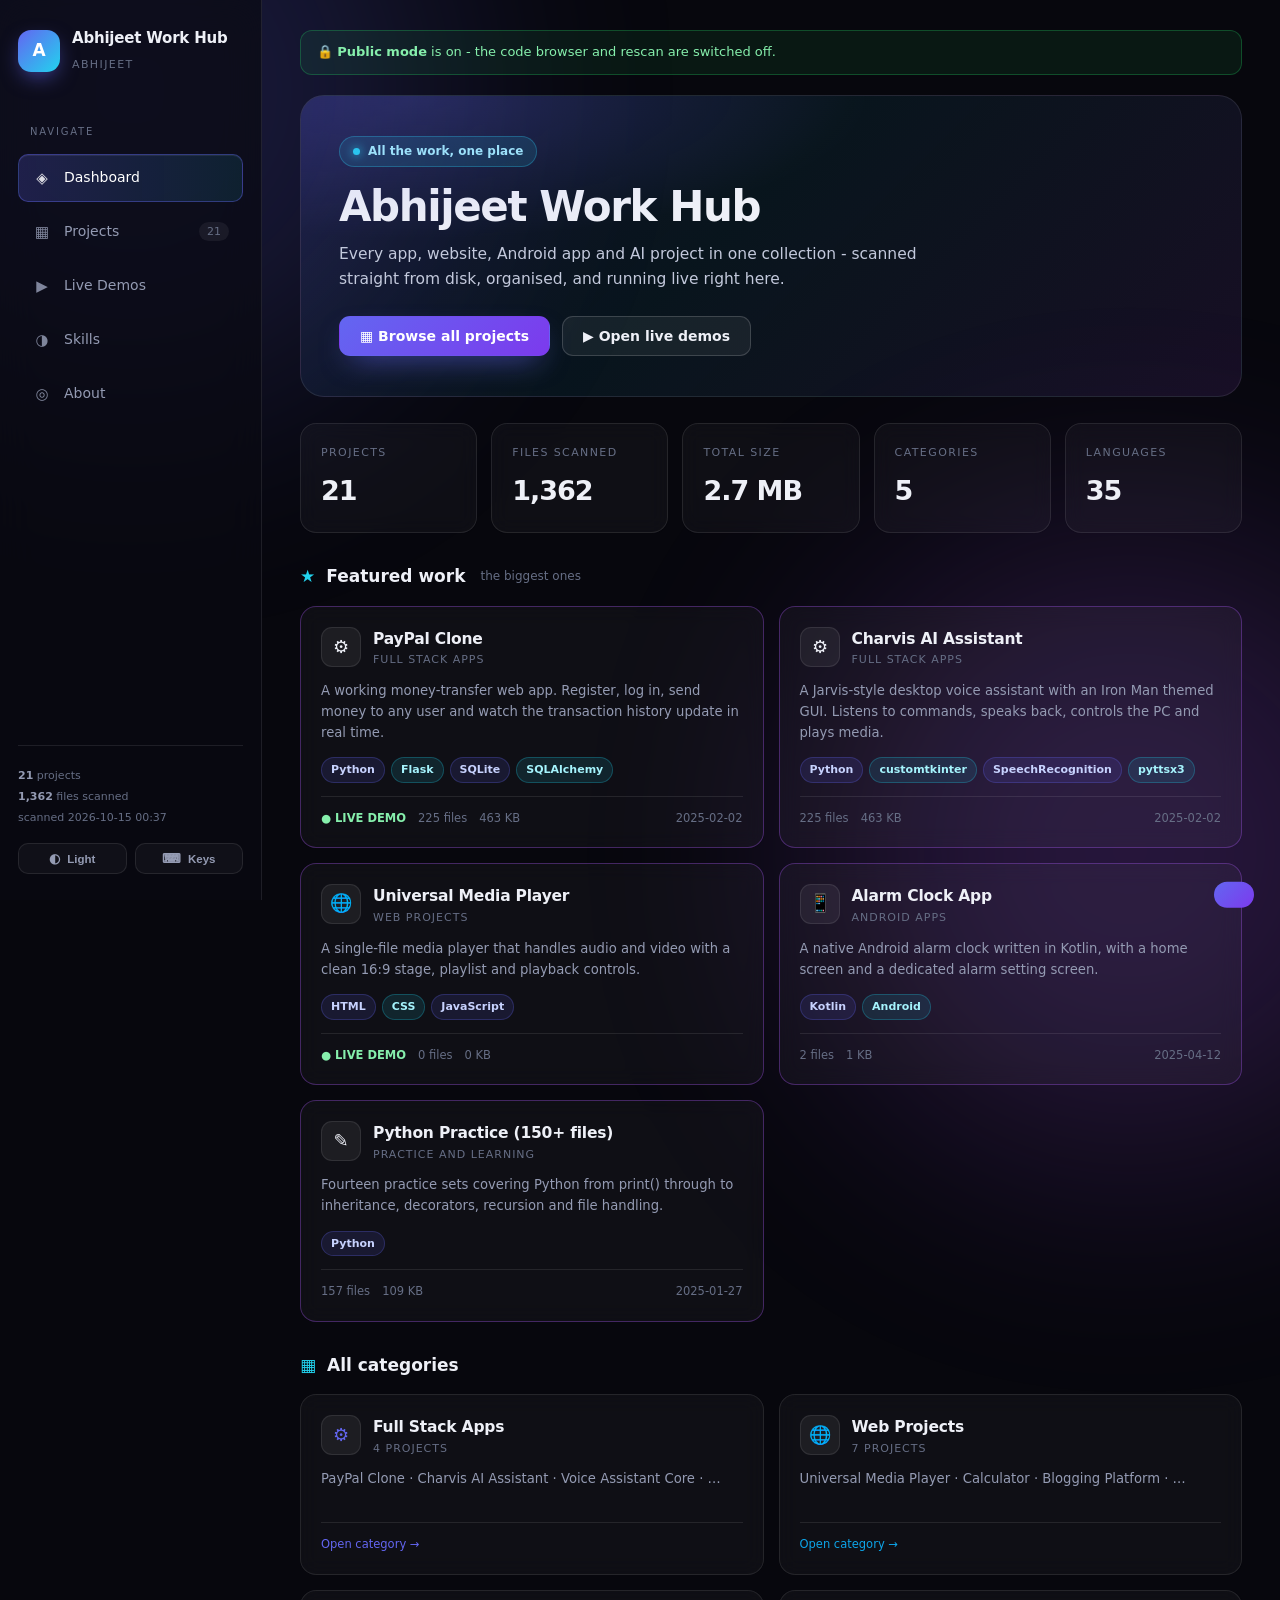
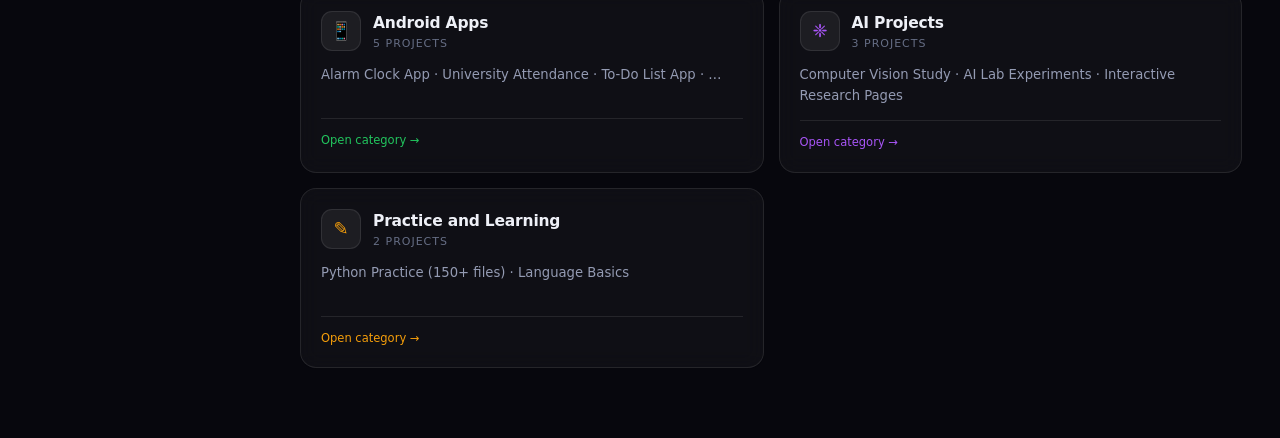
==== index.html @ 0d98ff4a "feat: publish as a live site + polish the frontend The hub only ran behind Flask, so the GitHub Page" ====
<!DOCTYPE html>
<html lang="en" data-hub-mode="public">
<head>
<meta charset="UTF-8">
<meta name="viewport" content="width=device-width, initial-scale=1.0">
<title>Abhijeet Work Hub</title>
<meta name="description" content="Every project in one place - Flask apps, AI assistants, web projects and Android apps.">
<link rel="stylesheet" href="./static/css/style.css">
<script>
/* Apply the saved theme before first paint so the page never flashes. */
(function () {
  try {
    var t = localStorage.getItem("ab_workhub_theme");
    if (t === "light" || t === "dark") document.documentElement.dataset.theme = t;
  } catch (e) {}
})();
</script>
<link rel="icon" href="data:image/svg+xml,<svg xmlns='http://www.w3.org/2000/svg' viewBox='0 0 100 100'><rect width='100' height='100' rx='22' fill='%236366f1'/><text y='72' x='50' text-anchor='middle' font-size='52' fill='white' font-family='sans-serif' font-weight='bold'>A</text></svg>">
</head>
<body>

<div class="app">

  <!-- ==================================================== sidebar -->
  <aside class="sidebar">
    <div class="brand">
      <div class="brand-mark">A</div>
      <div class="brand-text">
        <b>Abhijeet Work Hub</b>
        <span>Abhijeet</span>
      </div>
    </div>

    <div class="nav-label">Navigate</div>
    <div class="nav-item active" data-view="dashboard"><span class="ico">◈</span> Dashboard</div>
    <div class="nav-item" data-view="projects"><span class="ico">▦</span> Projects <span class="count" id="cProjects">0</span></div>
    <div class="nav-item" data-view="demos"><span class="ico">▶</span> Live Demos</div>
    <div class="nav-item" data-view="code" data-needs-server><span class="ico">⌘</span> Code Browser</div>
    <div class="nav-item" data-view="skills"><span class="ico">◑</span> Skills</div>
    <div class="nav-item" data-view="about"><span class="ico">◎</span> About</div>

    <div class="side-foot">
      <div class="mini">
        <b id="fProjects">0</b> projects<br>
        <b id="fFiles">0</b> files scanned<br>
        <span id="fGen">-</span>
      </div>
      <div class="side-tools">
        <button class="tool" id="themeBtn" title="Switch between dark and light">
          <span class="t-ico">◐</span><span class="t-txt" id="themeTxt">Light</span>
        </button>
        <button class="tool" id="keysBtn" title="Keyboard shortcuts">
          <span class="t-ico">⌨</span><span class="t-txt">Keys</span>
        </button>
      </div>
    </div>
  </aside>

  <!-- ==================================================== main -->
  <main class="main">

    
    <div class="standalone-banner" style="background:rgba(34,197,94,.09);border-color:rgba(34,197,94,.3);color:#86efac">
      &#128274; <b>Public mode</b> is on - the code browser and rescan are switched off.
    </div>
    

    <!-- ------------------------------------------- DASHBOARD -->
    <section class="view active" id="v-dashboard">
      <div class="hero">
        <div class="badge"><span class="dot"></span> All the work, one place</div>
        <h1>Abhijeet Work Hub</h1>
        <p>Every app, website, Android app and AI project in one collection -
           scanned straight from disk, organised, and running live right here.</p>
        <div class="hero-actions">
          <button class="btn primary" data-go="projects">▦ Browse all projects</button>
          <button class="btn" data-go="demos">▶ Open live demos</button>
        </div>
      </div>

      <div class="stats" id="dashStats"></div>

      <div class="section-title"><span class="ico">★</span> Featured work <small>the biggest ones</small></div>
      <div class="grid" id="featured"></div>

      <div class="section-title"><span class="ico">▦</span> All categories</div>
      <div class="grid" id="catCards"></div>
    </section>

    <!-- ------------------------------------------- PROJECTS -->
    <section class="view" id="v-projects">
      <div class="page-head">
        <h1>Projects</h1>
        <p>Everything found on disk. Click any card for the full breakdown.</p>
      </div>

      <div class="search-wrap" id="searchWrap">
        <input class="search" id="search" placeholder="&#9906;  Search by name, tech or description...">
        <button class="s-clear" id="searchClear" title="Clear search">&#10005;</button>
      </div>
      <div class="filters" id="filters"></div>
      <div class="active-filter" id="activeFilter" style="display:none"></div>
      <div class="toolbar">
        <span class="result-count" id="resCount">-</span>
        <div class="tool-right">
          <button class="btn sm" id="randBtn" title="Open a random project">&#127922; Surprise me</button>
          <label class="sort-wrap">Sort
            <select id="sortSel">
              <option value="new">Newest first</option>
              <option value="old">Oldest first</option>
              <option value="az">Name A to Z</option>
              <option value="za">Name Z to A</option>
              <option value="big">Largest first</option>
              <option value="small">Smallest first</option>
            </select>
          </label>
        </div>
      </div>
      <div class="grid" id="allProjects"></div>
      <div class="empty" id="noResult" style="display:none">
        <div class="e">&#128269;</div>
        <div>Nothing matches that search.</div>
      </div>
    </section>

    <!-- ------------------------------------------- DEMOS -->
    <section class="view" id="v-demos">
      <div class="page-head">
        <h1>Live Demos</h1>
        <p>Real, working versions of my projects - rebuilt to run right here in the browser.</p>
      </div>

      <div class="tabs" id="demoTabs">
        <button class="tab on" data-demo="calculator">🧮 Calculator</button>
        <button class="tab" data-demo="player">🎬 Media Player</button>
        <button class="tab" data-demo="todo">✅ To-Do List</button>
        <button class="tab" data-demo="wallet">💳 PayPal Wallet</button>
      </div>

      <!-- calculator -->
      <div class="demo-wrap" id="demo-calculator">
        <div class="calc">
          <div class="calc-out">
            <div class="expr" id="cExpr">&nbsp;</div>
            <div class="val" id="cVal">0</div>
          </div>
          <div class="calc-grid" id="calcGrid"></div>
        </div>
      </div>

      <!-- media player -->
      <div class="demo-wrap" id="demo-player" style="display:none">
        <div class="player-stage">
          <video id="vid"></video>
          <div class="ph" id="vidPh"><div class="big">&#127916;</div>Choose a video or audio file</div>
        </div>
        <input type="file" id="vidFile" accept="video/*,audio/*" style="display:none">
        <div class="player-bar">
          <button class="pbtn" id="vBack" title="Back 10s">&#9198;</button>
          <button class="pbtn big" id="vPlay">&#9654;</button>
          <button class="pbtn" id="vFwd" title="Forward 10s">&#9197;</button>
          <div class="prog"><input type="range" id="vSeek" value="0" min="0" max="1000"></div>
          <span class="ptime" id="vTime">0:00 / 0:00</span>
          <button class="pbtn" id="vMute" title="Mute">&#128266;</button>
          <button class="btn" id="vPick">&#128193; Open file</button>
        </div>
      </div>

      <!-- todo -->
      <div class="demo-wrap" id="demo-todo" style="display:none">
        <div class="todo">
          <div class="todo-input">
            <input id="tdIn" placeholder="What needs doing?" maxlength="90">
            <button id="tdAdd">Add</button>
          </div>
          <ul class="tlist" id="tdList"></ul>
          <p style="color:var(--faint);font-size:12px;margin-top:12px" id="tdCount"></p>
        </div>
      </div>

      <!-- wallet -->
      <div class="demo-wrap" id="demo-wallet" style="display:none">
        <div class="note" id="wMode">&#9432; Running on the live Flask API with SQLite storage.</div>
        <div class="wallet">
          <div>
            <h4 style="font-size:12px;letter-spacing:1.5px;text-transform:uppercase;color:var(--faint);margin-bottom:12px">Accounts</h4>
            <div class="accounts" id="wAccts"></div>
            <h4 style="font-size:12px;letter-spacing:1.5px;text-transform:uppercase;color:var(--faint);margin:22px 0 12px">Recent transfers</h4>
            <ul class="txn" id="wHist"></ul>
            <button class="btn" id="wReset" style="margin-top:12px">&#8635; Reset demo</button>
          </div>
          <div>
            <h4 style="font-size:12px;letter-spacing:1.5px;text-transform:uppercase;color:var(--faint);margin-bottom:12px">Send money</h4>
            <div class="frow"><label>From</label><select id="wFrom"></select></div>
            <div class="frow"><label>To</label><select id="wTo"></select></div>
            <div class="frow"><label>Amount (&#8377;)</label><input id="wAmt" type="number" min="1" step="1" value="500"></div>
            <div class="frow"><label>Note</label><input id="wNote" placeholder="For chai &#128563;" maxlength="60"></div>
            <button class="btn primary" id="wSend" style="width:100%;justify-content:center">&#128179; Send money</button>
            <div class="msg" id="wMsg"></div>
          </div>
        </div>
      </div>
    </section>

    <!-- ------------------------------------------- CODE -->
    <section class="view" id="v-code">
      <div class="page-head">
        <h1>Code Browser</h1>
        <p>Real source files read straight from my folders on disk.</p>
      </div>
      <div class="code-bar">
        <select id="cbProj"><option>Loading projects...</option></select>
        <button class="btn" id="cbOpen">&#128193; Open</button>
      </div>
      <div class="code-bar" id="cbFileBar" style="display:none">
        <select id="cbFile" style="flex:2"><option>Select a file</option></select>
        <button class="btn" id="cbCopy">&#10697; Copy</button>
        <span class="ptime" id="cbInfo"></span>
      </div>
      <div id="cbOut"><div class="empty"><div class="e">&#128196;</div>Pick a project to browse its files.</div></div>
    </section>

    <!-- ------------------------------------------- SKILLS -->
    <section class="view" id="v-skills">
      <div class="page-head">
        <h1>Skills &amp; Tech</h1>
        <p>Languages and tools I actually use across the projects.</p>
      </div>
      <div class="grid" id="skillGrid"></div>
      <div class="section-title"><span class="ico">◷</span> Project timeline <small>latest first</small></div>
      <div class="timeline" id="timeline"></div>
    </section>

    <!-- ------------------------------------------- ABOUT -->
    <section class="view" id="v-about">
      <div class="page-head">
        <h1>About this hub</h1>
        <p>What this software is and how it was made.</p>
      </div>

      <div class="grid">
        <div class="card" style="cursor:default">
          <div class="card-head"><div class="card-ico">&#9881;</div>
            <div><h3>What is this?</h3><div class="cat">Overview</div></div></div>
          <p>One single software that puts every project I have ever written into a single
             place. Instead of hunting through folders, everything is scanned,
             sorted and shown here.</p>
          <div class="pills">
            <span class="pill">Python</span><span class="pill">Flask</span>
            <span class="pill">HTML</span><span class="pill">CSS</span>
            <span class="pill">JavaScript</span><span class="pill">SQLite</span>
          </div>
        </div>

        <div class="card" style="cursor:default">
          <div class="card-head"><div class="card-ico">&#128190;</div>
            <div><h3>How it works</h3><div class="cat">Architecture</div></div></div>
          <p><b>build_catalog.py</b> walks my folders and writes data/projects.json.
             <b>app.py</b> is the Flask backend that serves that data, reads source
             files and powers the live wallet. The frontend renders it all.</p>
        </div>

        <div class="card" style="cursor:default">
          <div class="card-head"><div class="card-ico">&#9889;</div>
            <div><h3>Three ways to run</h3><div class="cat">Flexible</div></div></div>
          <p>Start <b>app.py</b> for the full experience with a live database.
             Run <b>python build_static.py</b> to publish the entire thing as a
             plain website on GitHub Pages. Or just open
             <b>templates/index.html</b> - it still works using the bundled
             catalogue, with the wallet in offline demo mode.</p>
        </div>

        <div class="card" style="cursor:default">
          <div class="card-head"><div class="card-ico">&#128260;</div>
            <div><h3>Always in sync</h3><div class="cat">Fresh</div></div></div>
          <p>Finished something new? Run <b>python build_catalog.py</b> (or press
             Rescan below) and it appears here immediately - no manual editing.</p>
        </div>
      </div>

      <div class="section-title"><span class="ico">&#128274;</span> Privacy and safety</div>
      <div class="grid">
        <div class="card" style="cursor:default">
          <div class="card-head"><div class="card-ico">&#128274;</div>
            <div><h3>Nothing private is published</h3><div class="cat">Privacy</div></div></div>
          <p>The catalogue only ever stores <b>relative</b> paths. No absolute
             path, no user name and no email address is written into
             <code>data/projects.json</code> or sent to the browser.</p>
        </div>
        <div class="card" style="cursor:default">
          <div class="card-head"><div class="card-ico">&#128273;</div>
            <div><h3>Jailed file reader</h3><div class="cat">Security</div></div></div>
          <p>The code browser refuses <code>..</code> traversal, drive letters,
             UNC paths and null bytes, and resolves symlinks before checking
             the target is still inside the workspace.</p>
        </div>
        <div class="card" style="cursor:default">
          <div class="card-head"><div class="card-ico">&#128290;</div>
            <div><h3>Binds to localhost</h3><div class="cat">Network</div></div></div>
          <p>By default the server listens on <code>127.0.0.1</code> only, so it is
             not reachable from other machines. To publish it, set
             <code>HUB_MODE=public</code> (which also switches off the file
             reader and rescan) and <code>HOST=0.0.0.0</code> so the platform
             can reach it.</p>
        </div>
        <div class="card" style="cursor:default">
          <div class="card-head"><div class="card-ico">&#9919;</div>
            <div><h3>Hardened headers</h3><div class="cat">Defense in depth</div></div></div>
          <p>Every response carries a Content-Security-Policy, nosniff,
             X-Frame-Options DENY, no-referrer and a restrictive permissions
             policy. Mutating endpoints are rate limited.</p>
        </div>
      </div>

      <div class="section-title"><span class="ico">&#9881;</span> Reset and reconfigure</div>
      <div class="card" style="cursor:default">
        <p style="min-height:0">The name shown in the title bar comes from
           <code>OWNER_NAME</code> and <code>APP_TITLE</code> in your
           <code>.env</code> file. Copy <code>.env.example</code> to
           <code>.env</code> to change it - <code>.env</code> is git-ignored
           so it stays private.</p>
        <div style="margin-top:12px" id="rescanHolder"><button class="btn" id="rescan">&#8635; Rescan workspace</button></div>
      </div>
    </section>

  </main>
</div>

<!-- ==================================================== modal -->
<div class="modal" id="modal">
  <div class="modal-box" id="modalBox"></div>
</div>

<div class="toast" id="toast"></div>

<button class="to-top" id="toTop" title="Back to top" aria-label="Back to top">&#8593;</button>

<script id="catalog-data" type="application/json">{"categories": [{"color": "#6366f1", "id": "fullstack", "projects": [{"date": "2025-02-02", "demo": "wallet", "desc": "A working money-transfer web app. Register, log in, send money to any user and watch the transaction history update in real time.", "entry": "app.py", "exists": true, "features": ["Email registration and login via Flask-Login", "Werkzeug password hashing", "Send money with balance validation", "Per-user transaction history", "CSRF protection through Flask-WTF", "Custom 404 and 500 error pages"], "files": 225, "highlight": true, "id": "paypal-clone", "kb": 463, "subpath": "try code/abhijeet fro/abhijeet fro/abhijeet", "tech": ["Python", "Flask", "SQLite", "SQLAlchemy", "Flask-Login", "WTForms", "Jinja2"], "title": "PayPal Clone"}, {"date": "2025-02-02", "demo": null, "desc": "A Jarvis-style desktop voice assistant with an Iron Man themed GUI. Listens to commands, speaks back, controls the PC and plays media.", "entry": "charvis_ai.py", "exists": true, "features": ["Offline and online voice command recognition", "Text to speech with male and female voices", "System volume control through pycaw", "YouTube search, streaming and download", "Wikipedia and WolframAlpha answers", "Windows toast notifications", "Auto-restart if the process crashes"], "files": 225, "highlight": true, "id": "charvis-ai", "kb": 463, "subpath": "try code/abhijeet fro/abhijeet fro/abhijeet", "tech": ["Python", "customtkinter", "SpeechRecognition", "pyttsx3", "pycaw", "PyTube", "pyjokes", "wikipedia", "wolframalpha", "win10toast"], "title": "Charvis AI Assistant"}, {"date": "2025-02-02", "demo": null, "desc": "The recognition and speech engine behind the assistant, tuned with adaptive energy thresholds so it reacts faster in noisy rooms.", "entry": "voice_assistant.py", "exists": true, "features": ["Adaptive energy threshold", "Tuned pause and phrase thresholds", "Microphone auto-detection", "Project manager integration"], "files": 225, "highlight": false, "id": "voice-assistant", "kb": 463, "subpath": "try code/abhijeet fro/abhijeet fro/abhijeet", "tech": ["Python", "pyttsx3", "SpeechRecognition", "logging"], "title": "Voice Assistant Core"}, {"date": "2025-02-02", "demo": null, "desc": "A Windows startup launcher that boots the assistant with the correct virtual environment and restarts it automatically after a crash.", "entry": "start_charvis.pyw", "exists": true, "features": ["Auto-detect the venv interpreter", "Crash detection and restart loop", "Startup log file", "Desktop shortcut creator"], "files": 225, "highlight": false, "id": "charvis-launcher", "kb": 463, "subpath": "try code/abhijeet fro/abhijeet fro/abhijeet", "tech": ["Python", "subprocess", "tkinter", "logging"], "title": "Charvis Auto-Launcher"}], "title": "Full Stack Apps"}, {"color": "#0ea5e9", "id": "web", "projects": [{"date": null, "demo": "player", "desc": "A single-file media player that handles audio and video with a clean 16:9 stage, playlist and playback controls.", "entry": "player.html", "exists": false, "features": ["Audio and video playback", "16:9 responsive stage", "Custom control bar", "Playlist support"], "files": 0, "highlight": true, "id": "media-player", "kb": 0, "subpath": "player.html", "tech": ["HTML", "CSS", "JavaScript"], "title": "Universal Media Player"}, {"date": "2025-04-12", "demo": "calculator", "desc": "A grid based calculator with a live display, built with clean HTML, CSS and vanilla JavaScript.", "entry": "HTML Structure.html", "exists": true, "features": ["4 column button grid", "Live expression display", "Error handling"], "files": 3, "highlight": false, "id": "calculator", "kb": 1, "subpath": "try code/projact wab develpor/CALCULATOR", "tech": ["HTML", "CSS", "JavaScript"], "title": "Calculator"}, {"date": "2025-04-12", "demo": null, "desc": "The front end of a blogging platform that pulls live posts from the GitHub API using fetch().", "entry": "frontdevepoler.html", "exists": true, "features": ["Live GitHub API fetch", "Backend and frontend split", "Async rendering"], "files": 3, "highlight": false, "id": "blogging-platform", "kb": 0, "subpath": "try code/projact wab develpor/BLOGGING PLATFORM", "tech": ["HTML", "JavaScript", "GitHub API", "fetch()"], "title": "Blogging Platform"}, {"date": "2025-04-12", "demo": null, "desc": "A personal portfolio layout built to showcase projects and skills.", "entry": "HTML Structure.html", "exists": true, "features": ["Responsive layout", "Project grid", "Skills section"], "files": 2, "highlight": false, "id": "portfolio", "kb": 2, "subpath": "try code/projact wab develpor/PORTFOLIO", "tech": ["HTML", "CSS"], "title": "Portfolio Page"}, {"date": "2025-04-12", "demo": null, "desc": "A tribute page layout dedicated to a person, with a hero section and a biography block.", "entry": "index.html", "exists": true, "features": ["Hero section", "Biography layout", "Responsive"], "files": 2, "highlight": false, "id": "tribute-page", "kb": 1, "subpath": "try code/projact wab develpor/TRIBUTE PAGE", "tech": ["HTML", "CSS"], "title": "Tribute Page"}, {"date": "2025-04-12", "demo": null, "desc": "A marketing landing page with a hero section, call to action and feature blocks.", "entry": "index.html", "exists": true, "features": ["Hero and CTA", "Feature grid", "Responsive"], "files": 2, "highlight": false, "id": "landing-page", "kb": 0, "subpath": "try code/projact wab develpor/LANDING PAGE", "tech": ["HTML", "CSS"], "title": "Landing Pages"}, {"date": "2025-03-13", "demo": null, "desc": "A batch of login screens, logo layouts and web form studies built while learning HTML structure.", "entry": "LOG.HTML", "exists": true, "features": ["Multiple layouts", "Form studies", "Logo experiments"], "files": 5, "highlight": false, "id": "login-pages", "kb": 16, "subpath": "try code/HTML/html logo code", "tech": ["HTML", "CSS"], "title": "Login and Logo Pages"}], "title": "Web Projects"}, {"color": "#22c55e", "id": "android", "projects": [{"date": "2025-04-12", "demo": null, "desc": "A native Android alarm clock written in Kotlin, with a home screen and a dedicated alarm setting screen.", "entry": "Home Screen Activity.kt", "exists": true, "features": ["Home screen activity", "Alarm setting activity", "Multi-activity navigation"], "files": 2, "highlight": true, "id": "alarm-clock", "kb": 1, "subpath": "try code/ANDROID APP DEVELOPMENT/ALARM CLOCK APP", "tech": ["Kotlin", "Android"], "title": "Alarm Clock App"}, {"date": "2025-04-16", "demo": null, "desc": "An attendance tracker that stores student records in Firebase Firestore in real time.", "entry": "App .js", "exists": true, "features": ["Firebase config", "Real-time database", "Attendance records"], "files": 2, "highlight": false, "id": "university-attendance", "kb": 3, "subpath": "try code/ANDROID APP DEVELOPMENT/UNIVERSITY ATTENDANCE APP", "tech": ["JavaScript", "Firebase", "Firestore"], "title": "University Attendance"}, {"date": "2025-04-12", "demo": null, "desc": "A task manager with add, complete and delete, styled with its own CSS theme.", "entry": "Structure.html", "exists": true, "features": ["Add, complete and delete tasks", "Persistent list", "Custom CSS"], "files": 3, "highlight": false, "id": "todo-list", "kb": 1, "subpath": "try code/ANDROID APP DEVELOPMENT/TO-DO LIST APP", "tech": ["HTML", "CSS", "JavaScript"], "title": "To-Do List App"}, {"date": "2025-04-12", "demo": null, "desc": "A motivational quote app that fetches a fresh quote on every open.", "entry": "react.js", "exists": true, "features": ["Random quote fetch", "Share a quote", "Refresh on launch"], "files": 1, "highlight": false, "id": "quote-of-day", "kb": 1, "subpath": "try code/ANDROID APP DEVELOPMENT/QUOTE OF THE DAY APP", "tech": ["JavaScript", "API"], "title": "Quote of the Day"}, {"date": "2025-04-12", "demo": null, "desc": "A small Python utility that fires native Windows notifications from the desktop.", "entry": "Design a Notification Window.py", "exists": true, "features": ["Native toast popup", "Runs standalone"], "files": 1, "highlight": false, "id": "window-notification", "kb": 1, "subpath": "try code/ANDROID APP DEVELOPMENT/WINDOW NOTIFICATION USING JAVA CODE", "tech": ["Python", "Tkinter"], "title": "Desktop Notification"}], "title": "Android Apps"}, {"color": "#a855f7", "id": "ai", "projects": [{"date": "2025-04-16", "demo": null, "desc": "An early look at computer vision and image based learning in Python.", "entry": "computer.py", "exists": true, "features": ["Image processing basics", "Python scripting"], "files": 1, "highlight": false, "id": "computer-vision", "kb": 0, "subpath": "try code/Artificial Intelligence/computer.py", "tech": ["Python", "AI"], "title": "Computer Vision Study"}, {"date": "2025-01-27", "demo": null, "desc": "A folder of AI experiments covering search, parsing and dataset handling.", "entry": "Artificial Intelligence..py", "exists": true, "features": ["Dataset handling", "Parsing experiments", "Pattern and number problems", "Text processing"], "files": 15, "highlight": false, "id": "ai-lab", "kb": 87, "subpath": "try code/abhijeet fro/abhijeet fro/abhijeet/PYTHON/---projaect 2", "tech": ["Python", "AI", "Data"], "title": "AI Lab Experiments"}, {"date": "2025-01-31", "demo": null, "desc": "A set of self-contained research pages: AI search, graph analysis, human studies and study material.", "entry": "ai-search.html", "exists": true, "features": ["AI search engine", "Graph visualisation", "Study material viewer", "Standalone test suite"], "files": 38, "highlight": false, "id": "research-pages", "kb": 274, "subpath": "try code/abhijeet fro/abhijeet fro/abhijeet/HTML", "tech": ["HTML", "CSS", "JavaScript"], "title": "Interactive Research Pages"}], "title": "AI Projects"}, {"color": "#f59e0b", "id": "practice", "projects": [{"date": "2025-01-27", "demo": null, "desc": "Fourteen practice sets covering Python from print() through to inheritance, decorators, recursion and file handling.", "entry": "learn code 14\\map-filter-reduce.py", "exists": true, "features": ["Lists, dicts, sets and tuples", "OOP, inheritance and operator overloading", "File handling with and try-finally", "Recursion and lambdas", "Matrix maths and number theory"], "files": 157, "highlight": true, "id": "python-practice", "kb": 109, "subpath": "try code/abhijeet fro/abhijeet fro/abhijeet/PYTHON", "tech": ["Python"], "title": "Python Practice (150+ files)"}, {"date": "2025-02-02", "demo": null, "desc": "Starter practice in C, C++, Java, JavaScript and CSS.", "entry": "CSS", "exists": true, "features": ["C and C++ basics", "Java programs", "Node and Express server", "CSS styling"], "files": 225, "highlight": false, "id": "language-basics", "kb": 463, "subpath": "try code/abhijeet fro/abhijeet fro/abhijeet", "tech": ["C", "C++", "Java", "JavaScript", "CSS"], "title": "Language Basics"}], "title": "Practice and Learning"}], "meta": {"app": "Abhijeet Work Hub", "categories": 5, "files": 1362, "generated": "2026-10-15 00:37", "kb": 2812, "owner": "Abhijeet", "projects": 21, "workspace_set": true}}</script>
<script src="./static/js/app.js"></script>
</body>
</html>
---- static/css/style.css ----
/* ============================================================
   Abhijeet Work Hub  -  design system
   Dark glassmorphism + gradient accents
   ============================================================ */

:root {
  --bg: #07070d;
  --bg-2: #0c0c16;
  --surface: rgba(255, 255, 255, 0.035);
  --surface-2: rgba(255, 255, 255, 0.06);
  --stroke: rgba(255, 255, 255, 0.09);
  --stroke-2: rgba(255, 255, 255, 0.16);

  --text: #eef0f7;
  --muted: #949bb3;
  --faint: #666e85;

  --a1: #6366f1;
  --a2: #22d3ee;
  --a3: #a855f7;
  --ok: #22c55e;
  --warn: #f59e0b;
  --bad: #ef4444;

  --r-sm: 10px;
  --r: 16px;
  --r-lg: 24px;

  --shadow: 0 18px 48px -18px rgba(0, 0, 0, 0.85);
  --sidebar: 262px;
  --ease: cubic-bezier(0.4, 0, 0.2, 1);
}

* { margin: 0; padding: 0; box-sizing: border-box; }

html { scroll-behavior: smooth; }

body {
  font-family: "Segoe UI", Inter, system-ui, -apple-system, sans-serif;
  background: var(--bg);
  color: var(--text);
  min-height: 100vh;
  overflow-x: hidden;
  line-height: 1.6;
}

/* soft moving colour blobs in the background */
body::before,
body::after {
  content: "";
  position: fixed;
  width: 620px; height: 620px;
  border-radius: 50%;
  filter: blur(130px);
  opacity: 0.20;
  pointer-events: none;
  z-index: 0;
}
body::before { background: var(--a1); top: -220px; left: -180px; animation: float 18s var(--ease) infinite; }
body::after  { background: var(--a3); bottom: -260px; right: -160px; animation: float 22s var(--ease) infinite reverse; }

@keyframes float {
  0%, 100% { transform: translate(0, 0) scale(1); }
  50%      { transform: translate(70px, 60px) scale(1.18); }
}

::-webkit-scrollbar { width: 10px; height: 10px; }
::-webkit-scrollbar-track { background: transparent; }
::-webkit-scrollbar-thumb { background: rgba(255,255,255,.12); border-radius: 20px; border: 2px solid transparent; background-clip: content-box; }
::-webkit-scrollbar-thumb:hover { background: rgba(255,255,255,.22); background-clip: content-box; }

/* ============================================================ layout */
.app { position: relative; z-index: 1; display: flex; min-height: 100vh; }

.sidebar {
  width: var(--sidebar);
  flex: 0 0 var(--sidebar);
  background: rgba(10, 10, 18, 0.72);
  backdrop-filter: blur(18px);
  -webkit-backdrop-filter: blur(18px);
  border-right: 1px solid var(--stroke);
  padding: 26px 18px;
  position: sticky; top: 0; height: 100vh;
  display: flex; flex-direction: column; gap: 6px;
  overflow-y: auto;
}

.brand { display: flex; align-items: center; gap: 12px; margin-bottom: 26px; }
.brand-mark {
  width: 42px; height: 42px; flex: 0 0 42px;
  border-radius: 13px;
  background: linear-gradient(135deg, var(--a1), var(--a2));
  display: grid; place-items: center;
  font-weight: 800; font-size: 17px; color: #fff;
  box-shadow: 0 8px 22px -6px rgba(99, 102, 241, 0.75);
}
.brand-text b { display: block; font-size: 15px; letter-spacing: -0.2px; }
.brand-text span { font-size: 11px; color: var(--faint); letter-spacing: 1.4px; text-transform: uppercase; }

.nav-label {
  font-size: 10px; letter-spacing: 1.8px; text-transform: uppercase;
  color: var(--faint); padding: 16px 12px 8px;
}

.nav-item {
  display: flex; align-items: center; gap: 12px;
  padding: 11px 13px; border-radius: var(--r-sm);
  color: var(--muted); cursor: pointer; font-size: 14px; font-weight: 500;
  border: 1px solid transparent;
  transition: all 0.22s var(--ease);
  user-select: none;
}
.nav-item .ico { width: 20px; text-align: center; font-size: 15px; opacity: 0.85; }
.nav-item:hover { background: var(--surface); color: var(--text); transform: translateX(3px); }
.nav-item.active {
  background: linear-gradient(90deg, rgba(99,102,241,.22), rgba(34,211,238,.10));
  border-color: rgba(99, 102, 241, 0.4);
  color: #fff;
  box-shadow: inset 0 1px 0 rgba(255,255,255,.07);
}
.nav-item .count {
  margin-left: auto; font-size: 11px; padding: 1px 8px;
  border-radius: 20px; background: var(--surface-2); color: var(--faint);
}

.side-foot { margin-top: auto; padding-top: 20px; border-top: 1px solid var(--stroke); }
.side-foot .mini { font-size: 11px; color: var(--faint); line-height: 1.9; }
.side-foot .mini b { color: var(--muted); font-weight: 600; }

.main { flex: 1; min-width: 0; padding: 30px 38px 70px; }

/* ============================================================ views */
.view { display: none; animation: rise 0.42s var(--ease); }
.view.active { display: block; }

@keyframes rise {
  from { opacity: 0; transform: translateY(14px); }
  to   { opacity: 1; transform: none; }
}

.page-head { margin-bottom: 26px; }
.page-head h1 {
  font-size: 30px; font-weight: 700; letter-spacing: -0.7px; margin-bottom: 5px;
  background: linear-gradient(100deg, #fff 20%, #a5b4fc 70%, #67e8f9);
  -webkit-background-clip: text; background-clip: text; color: transparent;
}
.page-head p { color: var(--muted); font-size: 14.5px; }

/* ============================================================ hero */
.hero {
  position: relative; overflow: hidden;
  border: 1px solid var(--stroke); border-radius: var(--r-lg);
  background: linear-gradient(135deg, rgba(99,102,241,.13), rgba(34,211,238,.07) 45%, rgba(168,85,247,.10));
  padding: 40px 38px; margin-bottom: 26px;
}
.hero::before {
  content: ""; position: absolute; inset: 0;
  background: radial-gradient(700px 220px at 12% 0%, rgba(99,102,241,.22), transparent 65%);
  pointer-events: none;
}
.badge {
  display: inline-flex; align-items: center; gap: 8px;
  padding: 5px 13px; border-radius: 30px; font-size: 12px; font-weight: 600;
  background: rgba(34,211,238,.13); border: 1px solid rgba(34,211,238,.3);
  color: #a5f3fc; margin-bottom: 16px;
}
.dot { width: 7px; height: 7px; border-radius: 50%; background: var(--a2); box-shadow: 0 0 10px var(--a2); animation: pulse 1.9s infinite; }
@keyframes pulse { 0%,100% { opacity: 1; } 50% { opacity: .35; } }

.hero h1 { font-size: 42px; line-height: 1.12; letter-spacing: -1.4px; margin-bottom: 12px; font-weight: 800; }
.hero h1 span {
  background: linear-gradient(100deg, #818cf8, #22d3ee, #c084fc);
  -webkit-background-clip: text; background-clip: text; color: transparent;
}
.hero p { color: #c3c9dc; max-width: 620px; font-size: 15.5px; margin-bottom: 24px; }
.hero-actions { display: flex; gap: 12px; flex-wrap: wrap; }

.btn {
  display: inline-flex; align-items: center; gap: 9px;
  padding: 11px 20px; border-radius: 11px; font-size: 14px; font-weight: 600;
  cursor: pointer; border: 1px solid var(--stroke-2);
  background: var(--surface-2); color: var(--text);
  transition: all 0.22s var(--ease); font-family: inherit;
}
.btn:hover { transform: translateY(-2px); border-color: var(--a2); box-shadow: 0 12px 28px -12px rgba(34,211,238,.5); }
.btn.primary {
  background: linear-gradient(135deg, var(--a1), #7c3aed);
  border-color: transparent; color: #fff;
  box-shadow: 0 12px 30px -12px rgba(99,102,241,.8);
}

/* ============================================================ stats */
.stats { display: grid; grid-template-columns: repeat(auto-fit, minmax(170px, 1fr)); gap: 14px; margin-bottom: 26px; }
.stat {
  border: 1px solid var(--stroke); border-radius: var(--r);
  background: var(--surface); padding: 20px; backdrop-filter: blur(10px);
  transition: all 0.28s var(--ease);
}
.stat:hover { transform: translateY(-4px); border-color: var(--stroke-2); background: var(--surface-2); }
.stat .k { font-size: 11px; letter-spacing: 1.4px; text-transform: uppercase; color: var(--faint); margin-bottom: 8px; }
.stat .v { font-size: 27px; font-weight: 700; letter-spacing: -1px; }
.stat .v small { font-size: 14px; color: var(--muted); font-weight: 500; margin-left: 3px; }

/* ============================================================ grids */
.section-title {
  display: flex; align-items: center; gap: 11px;
  font-size: 17px; font-weight: 650; margin: 30px 0 15px;
}
.section-title .ico { color: var(--a2); }
.section-title small { font-size: 12px; color: var(--faint); font-weight: 400; margin-left: 4px; }

.grid { display: grid; grid-template-columns: repeat(auto-fill, minmax(310px, 1fr)); gap: 15px; }

.card {
  border: 1px solid var(--stroke); border-radius: var(--r);
  background: var(--surface); padding: 20px; cursor: pointer;
  backdrop-filter: blur(10px);
  transition: all 0.3s var(--ease); position: relative; overflow: hidden;
}
.card::after {
  content: ""; position: absolute; inset: 0; border-radius: var(--r);
  background: radial-gradient(420px 130px at var(--mx, 50%) 0%, var(--glow, rgba(99,102,241,.16)), transparent 70%);
  opacity: 0; transition: opacity 0.35s var(--ease); pointer-events: none;
}
.card:hover { transform: translateY(-5px); border-color: var(--stroke-2); box-shadow: var(--shadow); }
.card:hover::after { opacity: 1; }

.card-head { display: flex; align-items: flex-start; gap: 12px; margin-bottom: 11px; }
.card-ico {
  width: 40px; height: 40px; flex: 0 0 40px; border-radius: 11px;
  display: grid; place-items: center; font-size: 18px;
  background: var(--surface-2); border: 1px solid var(--stroke);
}
.card h3 { font-size: 15.5px; font-weight: 650; letter-spacing: -0.2px; }
.card .cat { font-size: 11px; color: var(--faint); text-transform: uppercase; letter-spacing: 1px; }

.card p { font-size: 13.2px; color: var(--muted); margin-bottom: 14px; min-height: 40px; }

.pills { display: flex; flex-wrap: wrap; gap: 6px; margin-bottom: 13px; }
.pill {
  font-size: 11px; font-weight: 600; padding: 3px 9px; border-radius: 20px;
  background: rgba(99,102,241,.13); border: 1px solid rgba(99,102,241,.26); color: #c7d2fe;
}
.pill.alt { background: rgba(34,211,238,.11); border-color: rgba(34,211,238,.26); color: #a5f3fc; }

.card-foot {
  display: flex; align-items: center; gap: 12px;
  font-size: 11.5px; color: var(--faint);
  padding-top: 12px; border-top: 1px solid var(--stroke);
}
.card-foot .live {
  color: #86efac; font-weight: 700; display: inline-flex; align-items: center; gap: 5px;
}
.card-foot .missing { color: var(--bad); }
.hl { border-color: rgba(168,85,247,.34); }

/* ============================================================ filters */
.filters { display: flex; gap: 8px; flex-wrap: wrap; margin-bottom: 20px; }
.chip {
  padding: 7px 15px; border-radius: 22px; font-size: 13px; cursor: pointer;
  border: 1px solid var(--stroke); background: var(--surface); color: var(--muted);
  transition: all 0.2s var(--ease); font-weight: 500; font-family: inherit;
}
.chip:hover { border-color: var(--stroke-2); color: var(--text); }
.chip.on { background: linear-gradient(135deg, var(--a1), #7c3aed); border-color: transparent; color: #fff; }

.search {
  width: 100%; padding: 12px 15px; margin-bottom: 18px;
  border-radius: 12px; border: 1px solid var(--stroke);
  background: var(--surface); color: var(--text); font-size: 14px; font-family: inherit;
}
.search::placeholder { color: var(--faint); }
.search:focus { outline: none; border-color: var(--a1); box-shadow: 0 0 0 3px rgba(99,102,241,.16); }

/* ============================================================ modal */
.modal {
  position: fixed; inset: 0; z-index: 90;
  background: rgba(3, 3, 8, 0.76); backdrop-filter: blur(7px);
  display: none; align-items: center; justify-content: center; padding: 26px;
  animation: rise 0.25s var(--ease);
}
.modal.open { display: flex; }
.modal-box {
  width: 100%; max-width: 720px; max-height: 86vh; overflow-y: auto;
  border: 1px solid var(--stroke-2); border-radius: var(--r-lg);
  background: linear-gradient(160deg, #12121e, #0a0a12);
  box-shadow: 0 40px 90px -30px rgba(0,0,0,.95);
  padding: 30px; animation: pop 0.32s var(--ease);
}
@keyframes pop { from { transform: scale(.94) translateY(18px); opacity: 0; } to { transform: none; opacity: 1; } }

.modal-close {
  float: right; width: 34px; height: 34px; border-radius: 10px; cursor: pointer;
  border: 1px solid var(--stroke); background: var(--surface-2); color: var(--muted);
  font-size: 17px; line-height: 1; font-family: inherit; transition: all 0.2s var(--ease);
}
.modal-close:hover { background: var(--bad); color: #fff; border-color: var(--bad); }
.modal-box h2 { font-size: 24px; letter-spacing: -0.6px; margin-bottom: 6px; }
.modal-box .sub { color: var(--faint); font-size: 12.5px; margin-bottom: 18px; }
.modal-box p.desc { color: #b9c0d4; margin-bottom: 18px; font-size: 14.5px; }
.modal-box h4 { font-size: 12px; letter-spacing: 1.5px; text-transform: uppercase; color: var(--faint); margin: 20px 0 10px; }

.flist { list-style: none; display: grid; gap: 8px; }
.flist li { display: flex; gap: 10px; align-items: flex-start; font-size: 13.5px; color: #c3c9dc; }
.flist li::before { content: "\2713"; color: var(--ok); font-weight: 700; flex: 0 0 auto; }

.meta-row { display: flex; gap: 9px; flex-wrap: wrap; margin-top: 20px; }
.meta {
  font-size: 12px; padding: 6px 12px; border-radius: 9px;
  background: var(--surface); border: 1px solid var(--stroke); color: var(--muted);
}
.meta b { color: var(--text); }

.pathbox {
  font-family: "Cascadia Code", Consolas, monospace; font-size: 11.5px;
  background: #05050b; border: 1px solid var(--stroke); border-radius: 10px;
  padding: 11px 13px; color: #7dd3fc; word-break: break-all; margin-top: 10px;
}

/* ============================================================ demos */
.demo-wrap { border: 1px solid var(--stroke); border-radius: var(--r); background: var(--surface); padding: 24px; min-height: 340px; }

.tabs { display: flex; gap: 7px; flex-wrap: wrap; margin-bottom: 18px; }
.tab {
  padding: 9px 16px; border-radius: 10px; cursor: pointer; font-size: 13.5px; font-weight: 550;
  border: 1px solid var(--stroke); background: var(--surface); color: var(--muted);
  transition: all 0.2s var(--ease); font-family: inherit;
}
.tab:hover { color: var(--text); border-color: var(--stroke-2); }
.tab.on { background: linear-gradient(135deg, var(--a1), var(--a3)); border-color: transparent; color: #fff; }

/* calculator */
.calc { max-width: 330px; margin: 0 auto; }
.calc-out {
  background: #05050b; border: 1px solid var(--stroke); border-radius: 14px;
  padding: 22px 18px; text-align: right; margin-bottom: 14px;
  font-family: "Cascadia Code", Consolas, monospace;
}
.calc-out .expr { font-size: 13px; color: var(--faint); min-height: 18px; word-break: break-all; }
.calc-out .val { font-size: 33px; font-weight: 700; letter-spacing: -1px; word-break: break-all; }
.calc-grid { display: grid; grid-template-columns: repeat(4, 1fr); gap: 9px; }
.calc-grid button {
  padding: 17px 0; font-size: 17px; font-weight: 600; font-family: inherit; cursor: pointer;
  border: 1px solid var(--stroke); border-radius: 12px;
  background: var(--surface-2); color: var(--text); transition: all 0.16s var(--ease);
}
.calc-grid button:hover { background: rgba(99,102,241,.22); border-color: var(--a1); transform: translateY(-2px); }
.calc-grid button:active { transform: scale(.95); }
.calc-grid button.op { color: #a5f3fc; background: rgba(34,211,238,.10); }
.calc-grid button.eq { color: #fff; background: linear-gradient(135deg, var(--a1), #7c3aed); border-color: transparent; }
.calc-grid button.clr { color: #fca5a5; background: rgba(239,68,68,.11); }

/* media player */
.player-stage {
  background: #000; border: 1px solid var(--stroke); border-radius: 14px;
  aspect-ratio: 16/9; display: grid; place-items: center; overflow: hidden; margin-bottom: 14px;
}
.player-stage video { width: 100%; height: 100%; object-fit: contain; display: none; }
.player-stage .ph { text-align: center; color: var(--faint); }
.player-stage .ph .big { font-size: 44px; margin-bottom: 10px; opacity: .5; }
.player-bar { display: flex; align-items: center; gap: 12px; }
.pbtn {
  width: 42px; height: 42px; flex: 0 0 42px; border-radius: 50%; cursor: pointer;
  border: 1px solid var(--stroke-2); background: var(--surface-2); color: #fff; font-size: 15px;
  transition: all 0.2s var(--ease);
}
.pbtn:hover { background: var(--a1); border-color: var(--a1); transform: scale(1.07); }
.pbtn.big { background: linear-gradient(135deg, var(--a1), #7c3aed); border-color: transparent; width: 50px; height: 50px; flex-basis: 50px; font-size: 18px; }
.prog { flex: 1; }
.prog input { width: 100%; accent-color: var(--a1); cursor: pointer; }
.ptime { font-size: 12px; color: var(--muted); font-family: Consolas, monospace; white-space: nowrap; }

/* todo */
.todo { max-width: 440px; margin: 0 auto; }
.todo-input { display: flex; gap: 9px; margin-bottom: 14px; }
.todo-input input {
  flex: 1; padding: 12px 15px; border-radius: 11px; font-size: 14px; font-family: inherit;
  border: 1px solid var(--stroke); background: var(--surface); color: var(--text);
}
.todo-input input:focus { outline: none; border-color: var(--a1); }
.todo-input button {
  padding: 0 20px; border-radius: 11px; cursor: pointer; font-weight: 650; font-family: inherit;
  border: none; background: linear-gradient(135deg, var(--a1), #7c3aed); color: #fff;
}
.tlist { list-style: none; display: grid; gap: 8px; }
.tlist li {
  display: flex; align-items: center; gap: 11px; padding: 12px 14px;
  border: 1px solid var(--stroke); border-radius: 11px; background: var(--surface);
  font-size: 14px; transition: all 0.2s var(--ease);
}
.tlist li:hover { border-color: var(--stroke-2); }
.tlist li.done span { text-decoration: line-through; color: var(--faint); }
.tlist li span { flex: 1; cursor: pointer; }
.tlist li button { background: none; border: none; color: var(--faint); cursor: pointer; font-size: 16px; font-family: inherit; }
.tlist li button:hover { color: var(--bad); }
.cb { width: 18px; height: 18px; accent-color: var(--a1); cursor: pointer; flex: 0 0 auto; }

/* wallet */
.wallet { display: grid; grid-template-columns: 1fr 1fr; gap: 22px; }
.accounts { display: grid; gap: 10px; }
.acct {
  display: flex; align-items: center; gap: 13px; padding: 15px;
  border: 1px solid var(--stroke); border-radius: 13px; background: var(--surface);
  transition: all 0.25s var(--ease); cursor: pointer;
}
.acct:hover { border-color: var(--stroke-2); transform: translateX(4px); }
.acct.sel { border-color: var(--a1); background: rgba(99,102,241,.11); }
.acct.me { border-color: rgba(34,211,238,.4); background: rgba(34,211,238,.07); }
.av {
  width: 40px; height: 40px; flex: 0 0 40px; border-radius: 12px; display: grid; place-items: center;
  background: linear-gradient(135deg, var(--a1), var(--a3)); font-weight: 700; font-size: 15px;
}
.acct .nm { font-weight: 600; font-size: 14px; }
.acct .em { font-size: 11.5px; color: var(--faint); }
.acct .bal { margin-left: auto; font-weight: 700; font-family: Consolas, monospace; font-size: 15px; }

.frow { margin-bottom: 13px; }
.frow label { display: block; font-size: 12px; color: var(--muted); margin-bottom: 6px; }
.frow select, .frow input {
  width: 100%; padding: 11px 13px; border-radius: 11px; font-size: 14px; font-family: inherit;
  border: 1px solid var(--stroke); background: var(--surface); color: var(--text);
}
.frow select:focus, .frow input:focus { outline: none; border-color: var(--a1); }
.msg { padding: 11px 14px; border-radius: 11px; font-size: 13px; margin-top: 12px; display: none; }
.msg.ok { display: block; background: rgba(34,197,94,.13); border: 1px solid rgba(34,197,94,.35); color: #86efac; }
.msg.no { display: block; background: rgba(239,68,68,.13); border: 1px solid rgba(239,68,68,.35); color: #fca5a5; }

.txn { list-style: none; display: grid; gap: 7px; max-height: 300px; overflow-y: auto; }
.txn li { display: flex; gap: 11px; align-items: center; padding: 10px 12px; font-size: 13px; border-radius: 10px; background: var(--surface); border: 1px solid var(--stroke); }
.txn .amt { margin-left: auto; font-family: Consolas, monospace; font-weight: 700; }
.txn .amt.in { color: #86efac; }
.txn .amt.out { color: #fca5a5; }

/* ============================================================ code view */
.code-bar { display: flex; gap: 9px; align-items: center; margin-bottom: 14px; flex-wrap: wrap; }
.code-bar select {
  flex: 1; min-width: 220px; padding: 11px 13px; border-radius: 11px; font-size: 13px; font-family: inherit;
  border: 1px solid var(--stroke); background: var(--surface); color: var(--text);
}
pre.code {
  background: #05050b; border: 1px solid var(--stroke); border-radius: var(--r);
  padding: 20px; overflow-x: auto; font-family: "Cascadia Code", Consolas, monospace;
  font-size: 12.5px; line-height: 1.65; max-height: 62vh; color: #cbd5e1;
}
pre.code .kw  { color: #c084fc; font-weight: 600; }
pre.code .str { color: #86efac; }
pre.code .num { color: #fbbf24; }
pre.code .com { color: #5b6480; font-style: italic; }
pre.code .fn  { color: #7dd3fc; }

/* ============================================================ misc */
.bar-wrap { height: 7px; border-radius: 6px; background: var(--surface-2); overflow: hidden; margin-bottom: 17px; }
.bar-fill { height: 100%; border-radius: 6px; background: linear-gradient(90deg, var(--a1), var(--a2)); transition: width 0.7s var(--ease); }
.lang-row { display: flex; align-items: center; gap: 12px; margin-bottom: 11px; font-size: 13px; }
.lang-row .nm { width: 132px; flex: 0 0 132px; color: var(--muted); }
.lang-row .bar-wrap { flex: 1; margin: 0; }
.lang-row .n { width: 30px; text-align: right; color: var(--faint); font-size: 12px; }

.timeline { display: grid; gap: 3px; }
.tl-item { display: flex; gap: 16px; padding: 13px 0; border-bottom: 1px solid var(--stroke); }
.tl-item:last-child { border: none; }
.tl-date { width: 96px; flex: 0 0 96px; font-size: 12px; color: var(--faint); font-family: Consolas, monospace; }
.tl-txt { font-size: 13.5px; }

.note {
  border: 1px solid rgba(245,158,11,.28); background: rgba(245,158,11,.07);
  border-radius: 13px; padding: 15px 18px; font-size: 13.5px; color: #fcd34d; margin-bottom: 18px;
}

.empty { text-align: center; padding: 54px 20px; color: var(--faint); }
.empty .e { font-size: 42px; margin-bottom: 12px; opacity: .45; }

.toast {
  position: fixed; bottom: 26px; right: 26px; z-index: 120;
  background: linear-gradient(135deg, var(--a1), #7c3aed); color: #fff;
  padding: 13px 20px; border-radius: 13px; font-size: 13.5px; font-weight: 600;
  box-shadow: 0 18px 44px -14px rgba(0,0,0,.85);
  transform: translateY(130%); transition: transform 0.4s var(--ease);
}
.toast.show { transform: none; }

.standalone-banner {
  background: rgba(245,158,11,.1); border: 1px solid rgba(245,158,11,.3);
  color: #fcd34d; padding: 11px 16px; border-radius: 12px; font-size: 13px; margin-bottom: 20px;
}
.standalone-banner a { color: #fff; font-weight: 600; }

/* ============================================================ responsive */
@media (max-width: 1024px) {
  .wallet { grid-template-columns: 1fr; }
}
@media (max-width: 860px) {
  .app { flex-direction: column; }
  .sidebar {
    width: 100%; flex: none; height: auto; position: static;
    border-right: none; border-bottom: 1px solid var(--stroke);
    flex-direction: row; overflow-x: auto; padding: 14px; gap: 6px;
  }
  .brand, .nav-label, .side-foot { display: none; }
  .nav-item { flex: 0 0 auto; }
  .main { padding: 22px 18px 60px; }
  .hero { padding: 30px 24px; }
  .hero h1 { font-size: 31px; }
  .page-head h1 { font-size: 24px; }
  .grid { grid-template-columns: 1fr; }
  .lang-row .nm { width: 92px; flex-basis: 92px; }
  .tl-date { width: 74px; flex-basis: 74px; }
}

/* ============================================================
   Light theme
   ============================================================ */
:root[data-theme="light"] {
  --bg: #f2f4fb;
  --bg-2: #e7eaf6;
  --surface: rgba(16, 22, 48, .04);
  --surface-2: rgba(16, 22, 48, .075);
  --stroke: rgba(16, 22, 48, .12);
  --stroke-2: rgba(16, 22, 48, .22);
  --text: #12172a;
  --muted: #495270;
  --faint: #727b96;
  --shadow: 0 18px 44px -20px rgba(16, 22, 48, .38);
}
/* tone down a few colours that were hard-coded for the dark palette */
:root[data-theme="light"] .nav-item.active {
  background: linear-gradient(90deg, rgba(99,102,241,.15), rgba(34,211,238,.13));
  color: #4338ca;
}
:root[data-theme="light"] .modal-box p.desc { color: #3d4663; }
:root[data-theme="light"] .pill { color: #4c3fd6; }
:root[data-theme="light"] .pill.alt { color: #0a6b7d; }
:root[data-theme="light"] .card.hl { border-color: rgba(99,102,241,.4); }
:root[data-theme="light"] body::before,
:root[data-theme="light"] body::after { opacity: .3; }

/* ============================================================
   Sidebar tools  (theme toggle + shortcut help)
   ============================================================ */
.side-tools { display: flex; gap: 8px; margin-top: 14px; }
.side-tools .tool {
  flex: 1; display: flex; align-items: center; justify-content: center; gap: 7px;
  padding: 8px 10px; font-size: 11.5px; font-weight: 600;
  color: var(--muted); background: var(--surface);
  border: 1px solid var(--stroke); border-radius: var(--r-sm);
  cursor: pointer; transition: all .2s var(--ease);
}
.side-tools .tool:hover {
  color: var(--text); border-color: var(--a2); transform: translateY(-2px);
  box-shadow: 0 8px 20px -10px rgba(34,211,238,.5);
}
.side-tools .tool .t-ico { font-size: 13px; line-height: 1; }

/* ============================================================
   Search row
   ============================================================ */
.search-wrap { position: relative; }
.search-wrap .s-clear {
  position: absolute; right: 10px; top: 50%; transform: translateY(-50%);
  width: 26px; height: 26px; display: none; align-items: center; justify-content: center;
  font-size: 12px; color: var(--faint); background: var(--surface-2);
  border: 1px solid var(--stroke); border-radius: 50%;
  cursor: pointer; transition: all .18s var(--ease);
}
.search-wrap .s-clear:hover { color: #fff; background: var(--bad); border-color: var(--bad); }
.search-wrap.filled .s-clear { display: flex; }
.search-wrap .search { width: 100%; }

/* ============================================================
   Projects toolbar
   ============================================================ */
.toolbar {
  display: flex; align-items: center; gap: 12px; flex-wrap: wrap;
  margin-bottom: 18px;
}
.toolbar .result-count {
  font-size: 12px; color: var(--faint); letter-spacing: .3px;
}
.toolbar .result-count b { color: var(--text); font-weight: 650; }
.toolbar .tool-right { margin-left: auto; display: flex; align-items: center; gap: 10px; }

.btn.sm { padding: 7px 13px; font-size: 12px; }
.sort-wrap {
  display: flex; align-items: center; gap: 7px;
  font-size: 11px; color: var(--faint); text-transform: uppercase; letter-spacing: 1px;
}
.sort-wrap select {
  padding: 7px 11px; font-size: 12.5px; color: var(--text);
  background: var(--surface); border: 1px solid var(--stroke);
  border-radius: var(--r-sm); cursor: pointer; outline: none;
  transition: border-color .2s var(--ease);
}
.sort-wrap select:focus { border-color: var(--a1); }
.sort-wrap select option { background: var(--bg-2); color: var(--text); }

/* active filter reminder, e.g. a skill chip that was clicked */
.active-filter { margin-bottom: 16px; }
.active-filter .af-in {
  display: inline-flex; align-items: center; gap: 9px;
  padding: 7px 8px 7px 13px; font-size: 12.5px;
  color: var(--text); background: rgba(99,102,241,.1);
  border: 1px solid rgba(99,102,241,.32); border-radius: 30px;
}
.active-filter .af-in b { color: var(--a2); }
.active-filter .af-in button {
  width: 20px; height: 20px; display: flex; align-items: center; justify-content: center;
  font-size: 11px; color: var(--muted); background: var(--surface-2);
  border: 1px solid var(--stroke); border-radius: 50%;
  cursor: pointer; transition: all .18s var(--ease);
}
.active-filter .af-in button:hover { color: #fff; background: var(--bad); border-color: var(--bad); }

/* matched text inside search results */
mark {
  background: rgba(34,211,238,.24); color: inherit;
  border-radius: 3px; padding: 0 2px;
}
:root[data-theme="light"] mark { background: rgba(34,211,238,.32); }

/* clickable skill cards */
.skill-card { cursor: pointer; }
.skill-card:hover { border-color: var(--a2); }
.tl-item { cursor: pointer; }
.tl-item:hover .tl-txt b { color: var(--a2); }

/* ============================================================
   Back to top
   ============================================================ */
.to-top {
  position: fixed; right: 22px; bottom: 22px; z-index: 60;
  width: 42px; height: 42px; display: flex; align-items: center; justify-content: center;
  font-size: 17px; color: var(--text); cursor: pointer;
  background: var(--surface-2); border: 1px solid var(--stroke-2);
  border-radius: 50%; backdrop-filter: blur(12px);
  box-shadow: var(--shadow);
  opacity: 0; visibility: hidden; transform: translateY(12px);
  transition: all .26s var(--ease);
}
.to-top.on { opacity: 1; visibility: visible; transform: none; }
.to-top:hover {
  color: #fff; border-color: transparent;
  background: linear-gradient(135deg, var(--a1), var(--a3));
  transform: translateY(-3px);
}

/* ============================================================
   Keyboard shortcut sheet
   ============================================================ */
.kbd-list { display: grid; gap: 9px; margin-top: 4px; }
.kbd-row {
  display: flex; align-items: center; gap: 12px;
  padding: 9px 12px; background: var(--surface);
  border: 1px solid var(--stroke); border-radius: var(--r-sm);
}
.kbd-row .kd { font-size: 12.5px; color: var(--muted); }
.kbd-row .kk { margin-left: auto; display: flex; gap: 5px; }
.kbd-row kbd {
  min-width: 24px; padding: 3px 7px; text-align: center;
  font-family: ui-monospace, "SF Mono", Menlo, Consolas, monospace;
  font-size: 11px; color: var(--text);
  background: var(--surface-2); border: 1px solid var(--stroke-2);
  border-bottom-width: 2px; border-radius: 6px;
}

@media (max-width: 900px) {
  .toolbar .tool-right { width: 100%; margin-left: 0; }
  .sort-wrap select { flex: 1; }
  .to-top { right: 14px; bottom: 14px; }
}
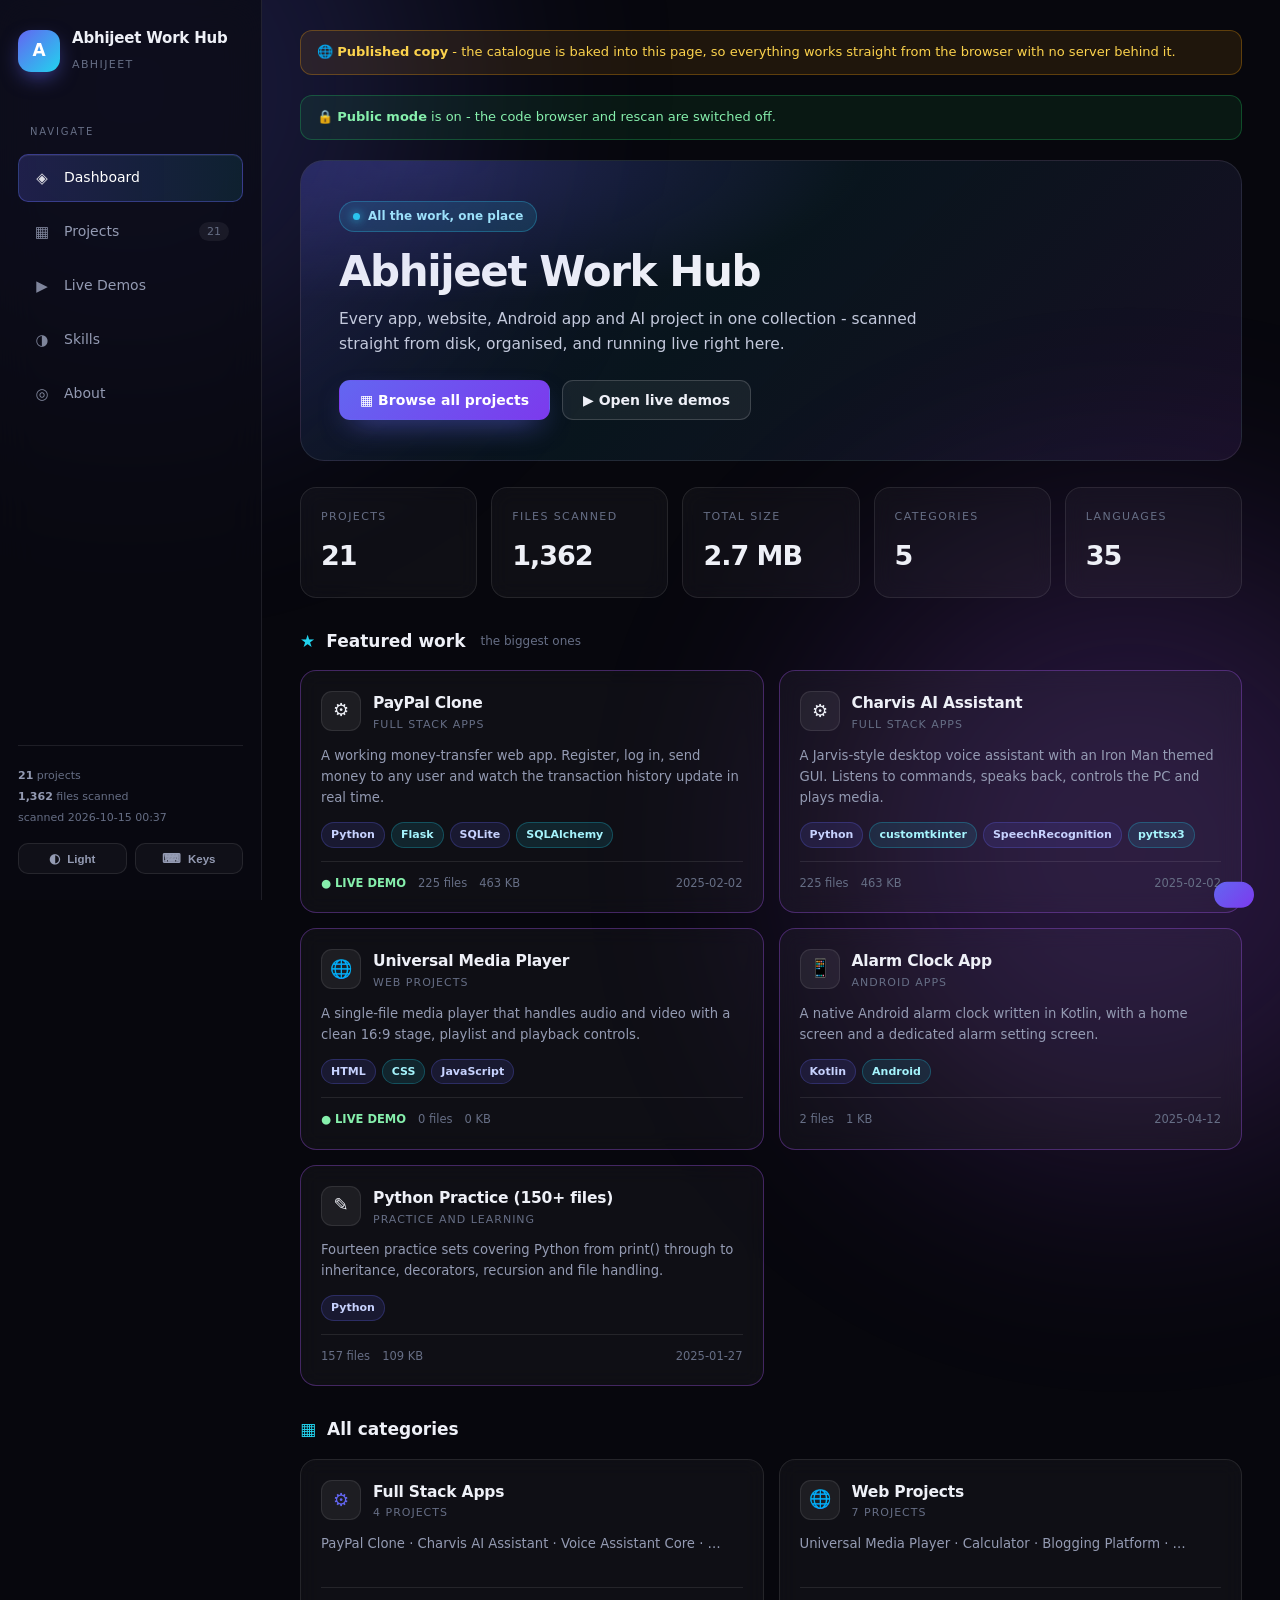
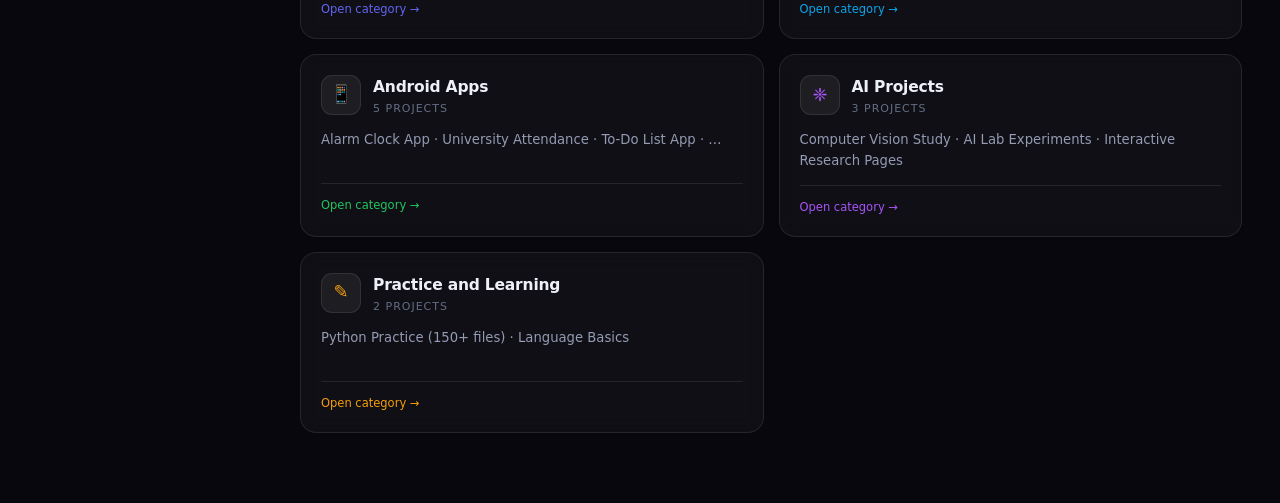
==== commit ceaf5cc8: "fix: skip the API probe on the published copy On a site published under a sub-path, fetch("/api/proj" ====
--- a/index.html
+++ b/index.html
@@ -1,5 +1,5 @@
 <!DOCTYPE html>
-<html lang="en" data-hub-mode="public">
+<html lang="en" data-hub-mode="public" data-no-api="1">
 <head>
 <meta charset="UTF-8">
 <meta name="viewport" content="width=device-width, initial-scale=1.0">
